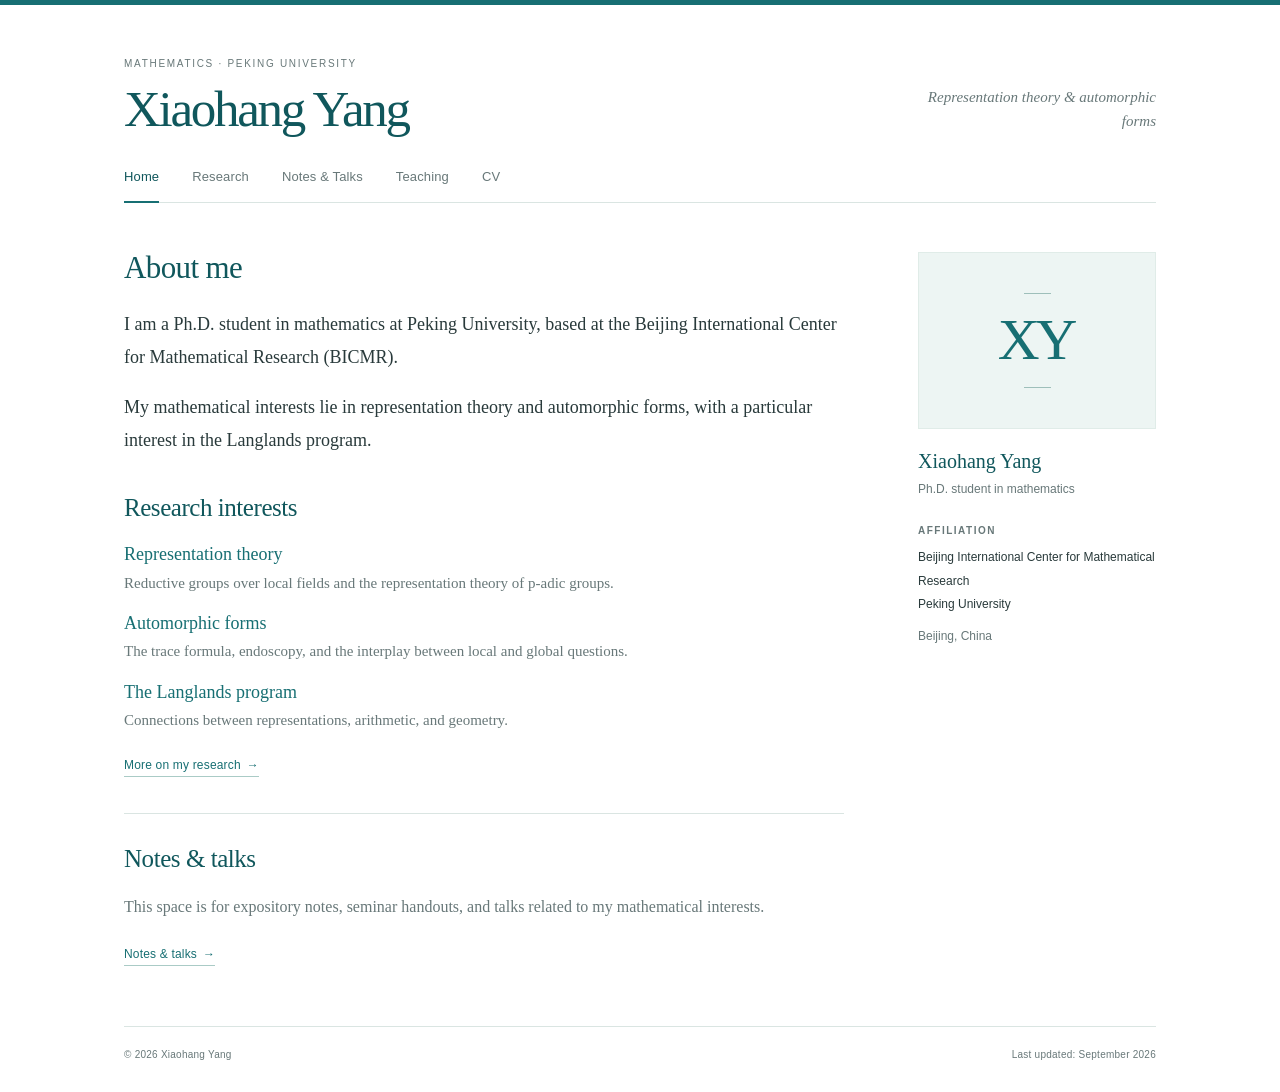
==== index.html @ 20c0c15d "Publish academic homepage" ====
<!doctype html>
<html lang="en">
<head>
  <meta charset="utf-8">
  <meta name="viewport" content="width=device-width, initial-scale=1">
  <meta name="description" content="Xiaohang Yang — Ph.D. student in mathematics, Peking University. Representation theory &amp; automorphic forms.">
  <meta name="author" content="Xiaohang Yang">
  <meta name="theme-color" content="#176f73">
  <meta name="color-scheme" content="light">
  <title>Xiaohang Yang | Mathematics</title>
  <link rel="stylesheet" href="assets/style.css">
</head>
<body>
  <a class="skip-link" href="#main-content">Skip to content</a>
  <header class="masthead wrapper">
    <div class="brand-row">
      <div>
        <p class="eyebrow">Mathematics · Peking University</p>
        <p class="site-name"><a href="index.html">Xiaohang Yang</a></p>
      </div>
      <p class="tagline">Representation theory &amp; automorphic forms</p>
    </div>
    <nav class="site-nav" aria-label="Main navigation"><a href="index.html" aria-current="page">Home</a><a href="research.html">Research</a><a href="notes.html">Notes &amp; Talks</a><a href="teaching.html">Teaching</a><a href="cv.html">CV</a></nav>
  </header>
  <div class="layout wrapper">
    <!-- Page content. Prefer editing site.json and running python3 build.py. -->
    <main id="main-content" tabindex="-1"><h1>About me</h1><div class="intro"><p>I am a Ph.D. student in mathematics at Peking University, based at the Beijing International Center for Mathematical Research (BICMR).</p>
<p>My mathematical interests lie in representation theory and automorphic forms, with a particular interest in the Langlands program.</p></div><section class="content-section"><h2>Research interests</h2><ul class="research-list"><li class="research-item"><h3><a href="research.html#topic-1">Representation theory</a></h3><p>Reductive groups over local fields and the representation theory of p-adic groups.</p></li><li class="research-item"><h3><a href="research.html#topic-2">Automorphic forms</a></h3><p>The trace formula, endoscopy, and the interplay between local and global questions.</p></li><li class="research-item"><h3><a href="research.html#topic-3">The Langlands program</a></h3><p>Connections between representations, arithmetic, and geometry.</p></li></ul><a class="text-link" href="research.html">More on my research<span class="arrow" aria-hidden="true">→</span></a></section><section class="content-section bordered"><h2>Notes &amp; talks</h2><p class="quiet-note">This space is for expository notes, seminar handouts, and talks related to my mathematical interests.</p><a class="text-link" href="notes.html">Notes &amp; talks<span class="arrow" aria-hidden="true">→</span></a></section></main>
    <aside class="sidebar" aria-label="Profile and contact information"><div class="profile-visual"><div class="monogram" aria-hidden="true"><span class="monogram-initials">XY</span></div></div><p class="sidebar-name">Xiaohang Yang</p><p class="sidebar-role">Ph.D. student in mathematics</p><section class="sidebar-block"><h2>Affiliation</h2><address><span>Beijing International Center for Mathematical Research</span><span>Peking University</span></address><p class="location">Beijing, China</p></section></aside>
  </div>
  <footer class="site-footer wrapper">
    <p>© 2026 Xiaohang Yang</p>
    <p>Last updated: September 2026</p>
  </footer>
</body>
</html>
---- assets/style.css ----
/* A quiet academic layout. Original design; no external fonts or libraries.
   To adjust the blue-green colour, edit --accent and --accent-dark below. */
:root {
  color-scheme: light;
  --accent: #176f73;
  --accent-dark: #10575c;
  --accent-soft: #edf5f3;
  --ink: #293a3b;
  --muted: #687879;
  --line: #dae5e2;
  --paper: #ffffff;
  --serif: Georgia, "Iowan Old Style", "Palatino Linotype", "Book Antiqua", "Times New Roman", "Songti SC", serif;
  --sans: -apple-system, BlinkMacSystemFont, "Segoe UI", Arial, "PingFang SC", "Microsoft YaHei", sans-serif;
}
* { box-sizing: border-box; }
html { border-top: 5px solid var(--accent); scroll-behavior: smooth; }
body {
  margin: 0;
  background: var(--paper);
  color: var(--ink);
  font-family: var(--serif);
  font-size: 17px;
  line-height: 1.75;
  -webkit-font-smoothing: antialiased;
}
a { color: var(--accent); text-decoration-thickness: 1px; text-underline-offset: 4px; }
a:hover { color: var(--accent-dark); }
a:focus-visible { outline: 2px solid var(--accent); outline-offset: 5px; border-radius: 2px; }
::selection { background: #d2e9e5; color: #173f42; }
.wrapper { width: min(1032px, calc(100% - 96px)); margin-inline: auto; }
.skip-link {
  position: fixed; left: 20px; top: -100px; padding: 9px 16px; z-index: 10;
  background: var(--accent-dark); color: white; font-family: var(--sans); font-size: 14px;
}
.skip-link:focus { top: 15px; color: white; }
.masthead { padding-top: 51px; }
.brand-row { display: flex; align-items: end; justify-content: space-between; gap: 32px; }
.eyebrow {
  margin: 0 0 9px; font-family: var(--sans); color: var(--muted);
  font-size: 10px; font-weight: 500; letter-spacing: .17em; line-height: 1.6; text-transform: uppercase;
}
.site-name { margin: 0; font-size: clamp(37px, 4.3vw, 51px); line-height: 1.12; font-weight: 400; letter-spacing: -.045em; }
.site-name a { color: var(--accent-dark); text-decoration: none; }
.chinese-name { margin-left: 12px; font-size: .46em; letter-spacing: .07em; white-space: nowrap; }
.tagline { max-width: 245px; margin: 0 0 5px; color: var(--muted); font-size: 15px; font-style: italic; text-align: right; line-height: 1.6; }
.site-nav { display: flex; gap: 33px; margin-top: 29px; border-bottom: 1px solid var(--line); }
.site-nav a {
  position: relative; padding: 0 0 15px; color: var(--muted); text-decoration: none;
  font-family: var(--sans); font-size: 13px; line-height: 1.5; letter-spacing: .01em;
}
.site-nav a:hover, .site-nav a[aria-current="page"] { color: var(--accent-dark); }
.site-nav a[aria-current="page"]::after {
  content: ""; position: absolute; height: 2px; background: var(--accent); bottom: -1px; left: 0; right: 0;
}
.layout { display: grid; grid-template-columns: minmax(0, 1fr) 238px; column-gap: 74px; padding-top: 44px; padding-bottom: 58px; min-height: 634px; }
main { min-width: 0; }
h1, h2, h3 { color: var(--accent-dark); font-weight: 400; line-height: 1.35; }
h1 { font-size: 31px; letter-spacing: -.02em; margin: 0 0 20px; }
h2 { font-size: 25px; letter-spacing: -.018em; margin: 0 0 17px; }
h3 { font-size: 19px; margin: 0 0 4px; }
p { margin: 0 0 17px; }
.intro { font-size: 18px; line-height: 1.82; }
.intro p:last-child { margin-bottom: 0; }
.content-section { margin-top: 35px; }
.content-section.bordered { padding-top: 28px; border-top: 1px solid var(--line); }
.research-list { margin: 0; padding: 0; }
.research-item { list-style: none; margin: 0 0 15px; }
.research-item h3 { font-size: 18px; }
.research-item h3 a { text-decoration: none; }
.research-item h3 a:hover { text-decoration: underline; }
.research-item p { color: var(--muted); font-size: 15px; line-height: 1.7; margin: 0; }
.text-link { display: inline-block; font-family: var(--sans); font-size: 12px; letter-spacing: .015em; text-decoration: none; border-bottom: 1px solid #aacbc6; }
.text-link:hover { border-color: var(--accent); }
.arrow { display: inline-block; margin-left: 6px; }
.sidebar { align-self: start; padding-top: 5px; }
.monogram {
  display: flex; align-items: center; justify-content: center; flex-direction: column;
  width: 100%; aspect-ratio: 1.34; background: var(--accent-soft); border: 1px solid #e0ece8;
  color: var(--accent); position: relative;
}
.monogram::before, .monogram::after { content: ""; height: 1px; width: 27px; background: #9ebfba; }
.monogram-initials { font-size: 58px; font-weight: 400; letter-spacing: -.07em; line-height: 1.6; margin-left: -.05em; }
.profile-photo { display: block; width: 100%; height: auto; max-height: 315px; object-fit: cover; object-position: center; }
.sidebar-name { margin: 18px 0 0; font-size: 20px; line-height: 1.45; color: var(--accent-dark); }
.sidebar-role { margin: 3px 0 23px; font-family: var(--sans); color: var(--muted); font-size: 12px; line-height: 1.8; }
.sidebar-block { margin-top: 21px; }
.sidebar-block h2 { margin: 0 0 9px; font-family: var(--sans); text-transform: uppercase; letter-spacing: .15em; font-size: 10px; font-weight: 600; color: var(--muted); }
.sidebar-block p, .sidebar-block address { font-family: var(--sans); font-size: 12px; line-height: 1.95; font-style: normal; margin: 0; }
.sidebar-block address span { display: block; }
.sidebar-block .location { margin-top: 9px; color: var(--muted); }
.sidebar-block a { overflow-wrap: anywhere; }
.sidebar-links { display: flex; gap: 15px; flex-wrap: wrap; }
.quiet-note { color: var(--muted); font-size: 16px; }
.empty-state { padding: 17px 0 17px 18px; border-left: 2px solid #c9ddda; font-size: 15px; color: var(--muted); }
.empty-state p { margin: 0; }
.topic { margin: 0 0 25px; padding-bottom: 24px; border-bottom: 1px solid var(--line); }
.topic:last-child { padding-bottom: 0; border: 0; margin-bottom: 0; }
.topic p { margin: 6px 0 0; font-size: 17px; }
.entries { list-style: none; padding: 0; margin: 0; }
.entry { margin-bottom: 24px; padding-bottom: 24px; border-bottom: 1px solid var(--line); }
.entry:last-child { border-bottom: 0; padding-bottom: 0; }
.entry .entry-meta { font-family: var(--sans); color: var(--muted); font-size: 12px; margin: 6px 0; }
.entry .entry-description { margin: 10px 0 0; font-size: 15px; }
.entry-links { display: flex; flex-wrap: wrap; gap: 16px; margin-top: 9px; font-family: var(--sans); font-size: 12px; }
.cv-summary { display: grid; grid-template-columns: 100px minmax(0, 1fr); row-gap: 16px; margin: 0; }
.cv-summary dt { color: var(--muted); font-family: var(--sans); font-size: 12px; padding-top: 4px; }
.cv-summary dd { margin: 0; font-size: 16px; }
.cv-summary dd span { display: block; }
.download-link { display: inline-block; border: 1px solid #b6d1cc; padding: 7px 15px; text-decoration: none; font-family: var(--sans); font-size: 13px; margin-top: 8px; }
.download-link:hover { background: var(--accent-soft); }
.site-footer {
  display: flex; justify-content: space-between; gap: 20px; border-top: 1px solid var(--line);
  padding: 19px 0 29px; color: var(--muted); font-family: var(--sans); font-size: 10px; letter-spacing: .025em;
}
.site-footer p { margin: 0; }
@media (min-width: 1500px) { .masthead { padding-top: 65px; } }
@media (max-width: 860px) {
  .wrapper { width: calc(100% - 64px); }
  .layout { grid-template-columns: minmax(0, 1fr) 208px; gap: 38px; }
  .site-name { font-size: 43px; }
  .intro { font-size: 17px; }
}
@media (max-width: 640px) {
  .wrapper { width: calc(100% - 40px); }
  .masthead { padding-top: 31px; }
  .brand-row { display: block; }
  .site-name { font-size: 39px; }
  .tagline { max-width: none; margin: 11px 0 0; text-align: left; font-size: 13px; }
  .eyebrow { font-size: 9px; letter-spacing: .12em; }
  .site-nav { gap: 23px; margin-top: 24px; flex-wrap: wrap; }
  .site-nav a { font-size: 11px; padding-bottom: 12px; }
  .layout { grid-template-columns: 1fr; gap: 41px; padding-top: 30px; padding-bottom: 35px; min-height: 0; }
  h1 { font-size: 28px; margin-bottom: 17px; }
  h2 { font-size: 23px; }
  .intro { font-size: 17px; line-height: 1.85; }
  .content-section { margin-top: 30px; }
  .sidebar { padding-top: 26px; border-top: 1px solid var(--line); display: grid; grid-template-columns: 96px minmax(0,1fr); gap: 0 21px; }
  .profile-visual { grid-row: 1 / span 2; }
  .monogram { aspect-ratio: 1; }
  .monogram-initials { font-size: 38px; line-height: 1.7; }
  .monogram::before, .monogram::after { width: 18px; }
  .sidebar-name { margin: 2px 0 0; font-size: 19px; }
  .sidebar-role { margin: 2px 0 0; font-size: 11px; }
  .sidebar-block { grid-column: 2; margin-top: 17px; }
  .sidebar-block h2 { margin-bottom: 5px; }
  .sidebar-block p, .sidebar-block address { font-size: 11px; }
  .site-footer { padding: 17px 0 25px; font-size: 9px; gap: 10px; flex-wrap: wrap; }
  .cv-summary { grid-template-columns: 75px minmax(0, 1fr); column-gap: 12px; }
}
@media (max-width: 360px) {
  .site-nav { gap: 17px; }
  .site-name { font-size: 35px; }
  .wrapper { width: calc(100% - 32px); }
}
@media (prefers-reduced-motion: reduce) { html { scroll-behavior: auto; } }
@media print {
  html { border: 0; }
  body { color: #000; background: white; font-size: 12pt; }
  .wrapper { width: 100%; }
  .masthead { padding-top: 0; }
  .site-nav, .tagline, .profile-visual, .skip-link, .site-footer { display: none; }
  .layout { display: block; padding: 20px 0; }
  .sidebar { display: block; margin-top: 25px; border-top: 1px solid #ccc; padding-top: 12px; }
  .sidebar-name, .sidebar-role { display: none; }
  a, h1, h2, h3 { color: #000; }
  .content-section, .entry, .topic { break-inside: avoid; }
}
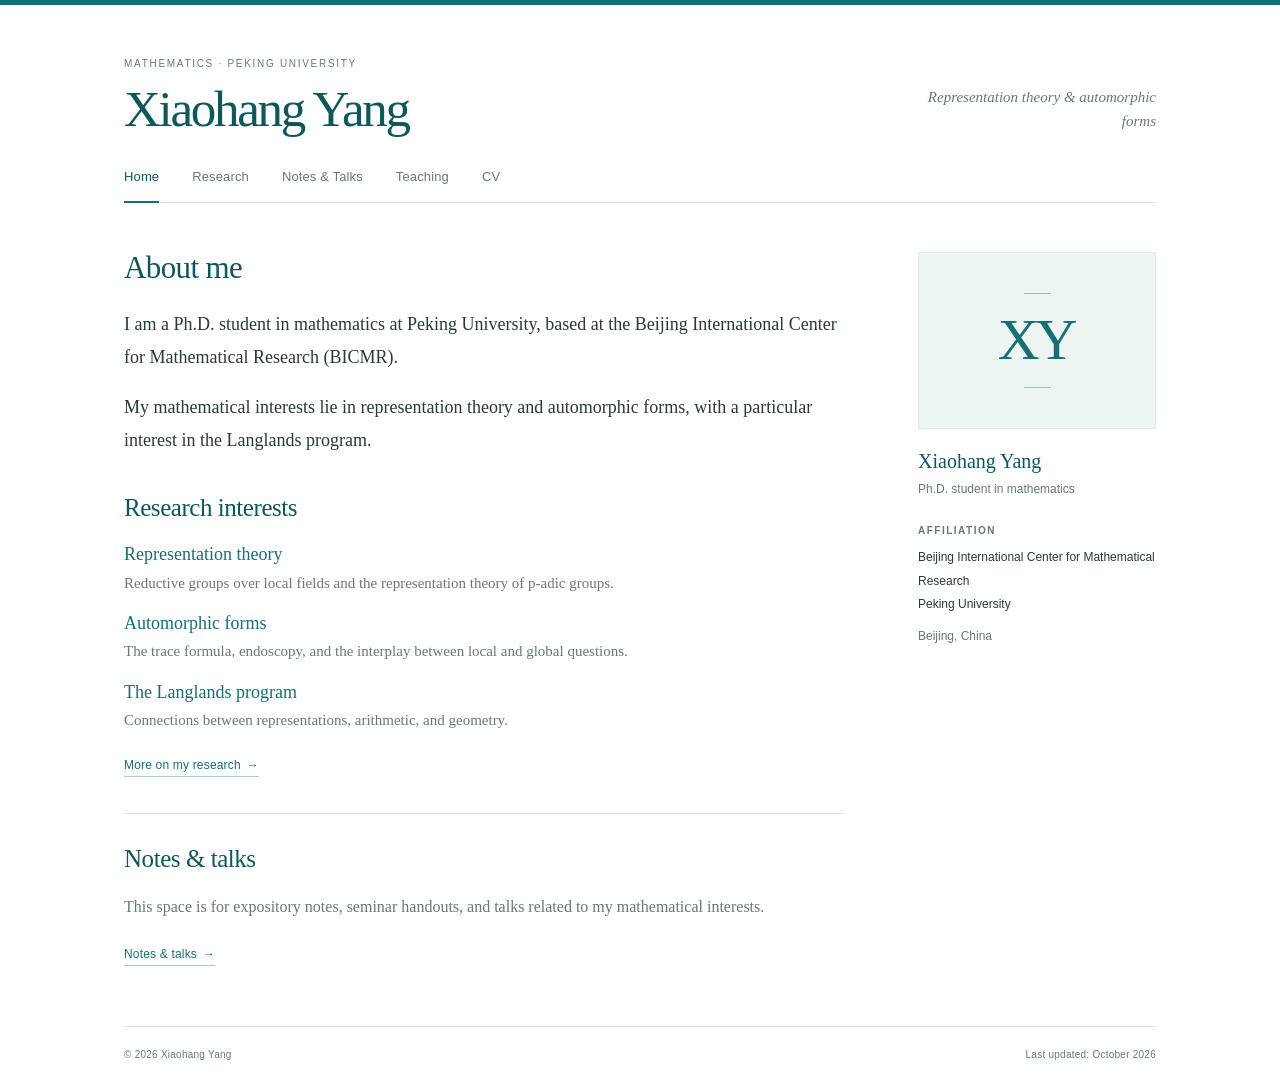
==== commit 7604e9ea: "Add regular principal series preprint and BibTeX citation" ====
--- a/index.html
+++ b/index.html
@@ -30,7 +30,7 @@
   </div>
   <footer class="site-footer wrapper">
     <p>© 2026 Xiaohang Yang</p>
-    <p>Last updated: September 2026</p>
+    <p>Last updated: October 2026</p>
   </footer>
 </body>
 </html>
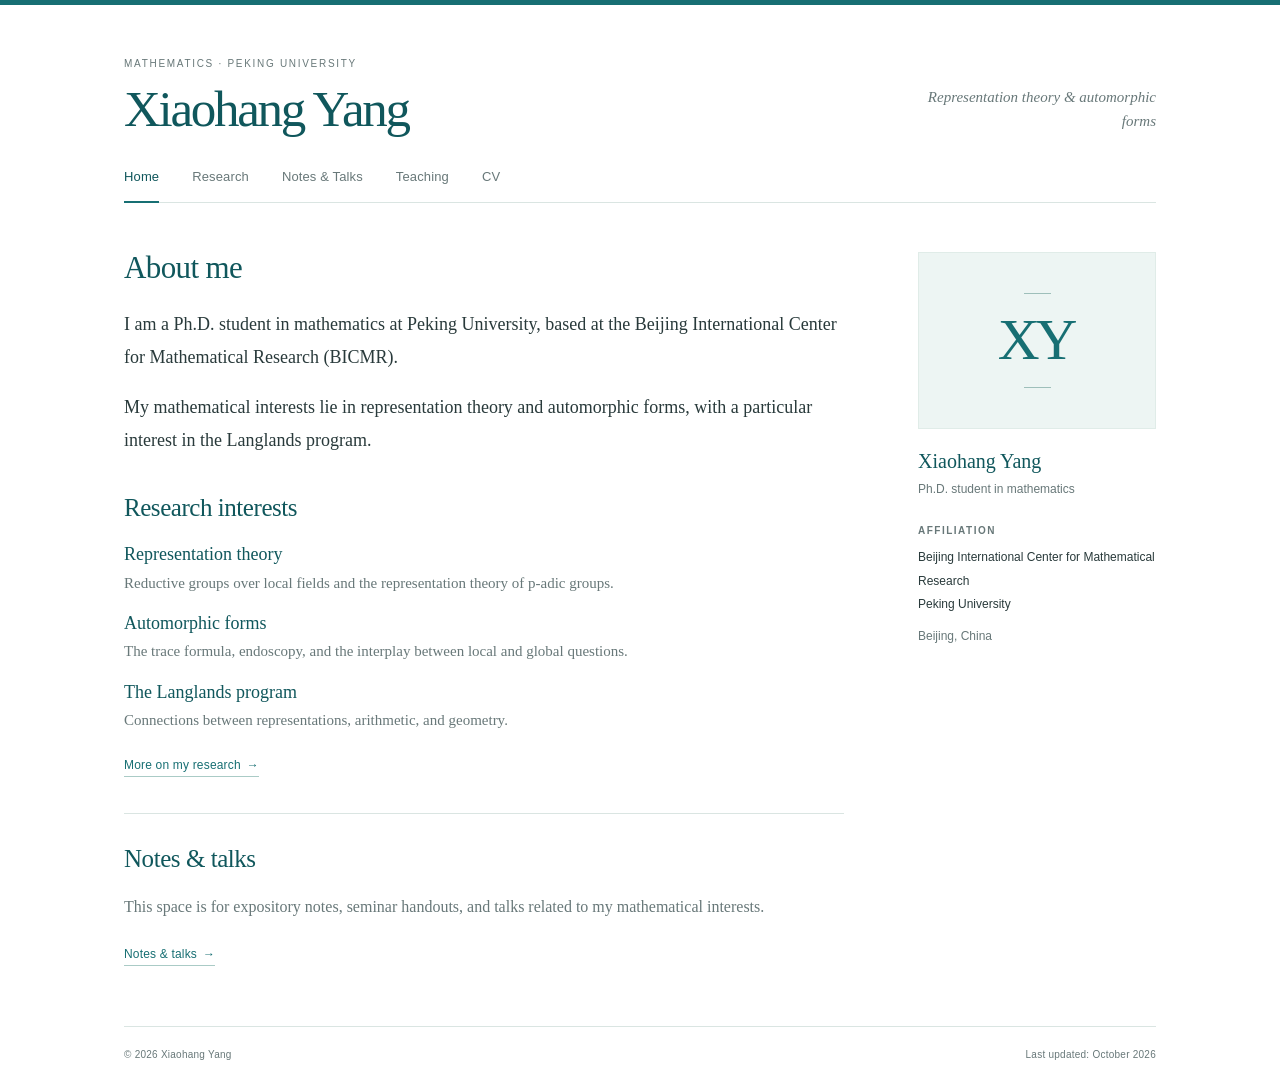
==== commit 7864b5e8: "Remove mathematical interests section from research page" ====
--- a/index.html
+++ b/index.html
@@ -25,7 +25,7 @@
   <div class="layout wrapper">
     <!-- Page content. Prefer editing site.json and running python3 build.py. -->
     <main id="main-content" tabindex="-1"><h1>About me</h1><div class="intro"><p>I am a Ph.D. student in mathematics at Peking University, based at the Beijing International Center for Mathematical Research (BICMR).</p>
-<p>My mathematical interests lie in representation theory and automorphic forms, with a particular interest in the Langlands program.</p></div><section class="content-section"><h2>Research interests</h2><ul class="research-list"><li class="research-item"><h3><a href="research.html#topic-1">Representation theory</a></h3><p>Reductive groups over local fields and the representation theory of p-adic groups.</p></li><li class="research-item"><h3><a href="research.html#topic-2">Automorphic forms</a></h3><p>The trace formula, endoscopy, and the interplay between local and global questions.</p></li><li class="research-item"><h3><a href="research.html#topic-3">The Langlands program</a></h3><p>Connections between representations, arithmetic, and geometry.</p></li></ul><a class="text-link" href="research.html">More on my research<span class="arrow" aria-hidden="true">→</span></a></section><section class="content-section bordered"><h2>Notes &amp; talks</h2><p class="quiet-note">This space is for expository notes, seminar handouts, and talks related to my mathematical interests.</p><a class="text-link" href="notes.html">Notes &amp; talks<span class="arrow" aria-hidden="true">→</span></a></section></main>
+<p>My mathematical interests lie in representation theory and automorphic forms, with a particular interest in the Langlands program.</p></div><section class="content-section"><h2>Research interests</h2><ul class="research-list"><li class="research-item"><h3>Representation theory</h3><p>Reductive groups over local fields and the representation theory of p-adic groups.</p></li><li class="research-item"><h3>Automorphic forms</h3><p>The trace formula, endoscopy, and the interplay between local and global questions.</p></li><li class="research-item"><h3>The Langlands program</h3><p>Connections between representations, arithmetic, and geometry.</p></li></ul><a class="text-link" href="research.html">More on my research<span class="arrow" aria-hidden="true">→</span></a></section><section class="content-section bordered"><h2>Notes &amp; talks</h2><p class="quiet-note">This space is for expository notes, seminar handouts, and talks related to my mathematical interests.</p><a class="text-link" href="notes.html">Notes &amp; talks<span class="arrow" aria-hidden="true">→</span></a></section></main>
     <aside class="sidebar" aria-label="Profile and contact information"><div class="profile-visual"><div class="monogram" aria-hidden="true"><span class="monogram-initials">XY</span></div></div><p class="sidebar-name">Xiaohang Yang</p><p class="sidebar-role">Ph.D. student in mathematics</p><section class="sidebar-block"><h2>Affiliation</h2><address><span>Beijing International Center for Mathematical Research</span><span>Peking University</span></address><p class="location">Beijing, China</p></section></aside>
   </div>
   <footer class="site-footer wrapper">
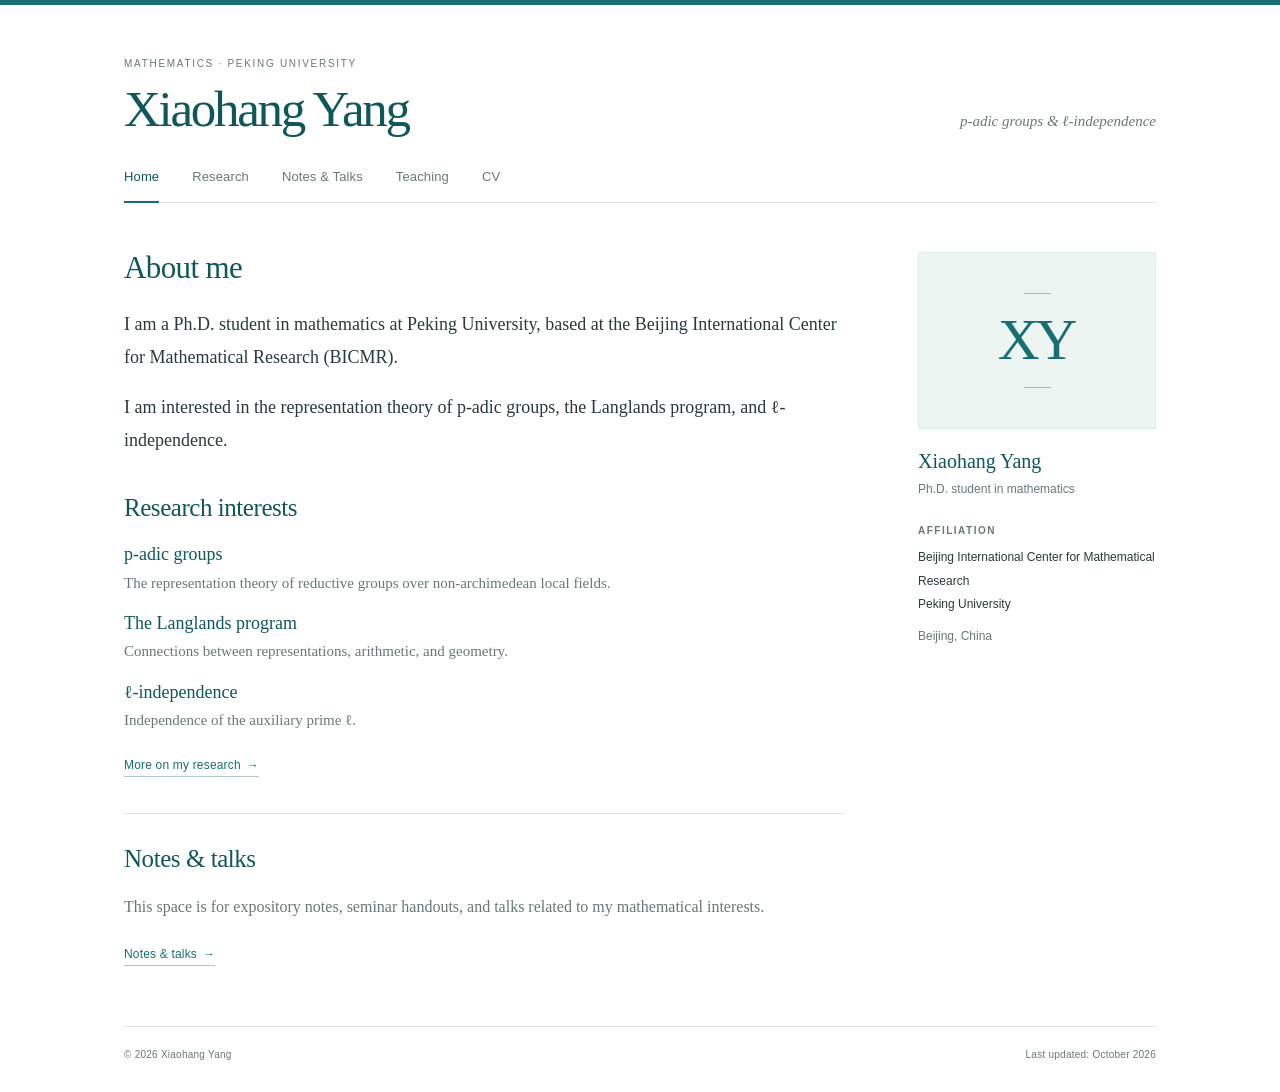
==== commit 961561f2: "Update research interests to p-adic groups and ell-independence" ====
--- a/index.html
+++ b/index.html
@@ -3,7 +3,7 @@
 <head>
   <meta charset="utf-8">
   <meta name="viewport" content="width=device-width, initial-scale=1">
-  <meta name="description" content="Xiaohang Yang — Ph.D. student in mathematics, Peking University. Representation theory &amp; automorphic forms.">
+  <meta name="description" content="Xiaohang Yang — Ph.D. student in mathematics, Peking University. p-adic groups &amp; ℓ-independence.">
   <meta name="author" content="Xiaohang Yang">
   <meta name="theme-color" content="#176f73">
   <meta name="color-scheme" content="light">
@@ -18,14 +18,14 @@
         <p class="eyebrow">Mathematics · Peking University</p>
         <p class="site-name"><a href="index.html">Xiaohang Yang</a></p>
       </div>
-      <p class="tagline">Representation theory &amp; automorphic forms</p>
+      <p class="tagline">p-adic groups &amp; ℓ-independence</p>
     </div>
     <nav class="site-nav" aria-label="Main navigation"><a href="index.html" aria-current="page">Home</a><a href="research.html">Research</a><a href="notes.html">Notes &amp; Talks</a><a href="teaching.html">Teaching</a><a href="cv.html">CV</a></nav>
   </header>
   <div class="layout wrapper">
     <!-- Page content. Prefer editing site.json and running python3 build.py. -->
     <main id="main-content" tabindex="-1"><h1>About me</h1><div class="intro"><p>I am a Ph.D. student in mathematics at Peking University, based at the Beijing International Center for Mathematical Research (BICMR).</p>
-<p>My mathematical interests lie in representation theory and automorphic forms, with a particular interest in the Langlands program.</p></div><section class="content-section"><h2>Research interests</h2><ul class="research-list"><li class="research-item"><h3>Representation theory</h3><p>Reductive groups over local fields and the representation theory of p-adic groups.</p></li><li class="research-item"><h3>Automorphic forms</h3><p>The trace formula, endoscopy, and the interplay between local and global questions.</p></li><li class="research-item"><h3>The Langlands program</h3><p>Connections between representations, arithmetic, and geometry.</p></li></ul><a class="text-link" href="research.html">More on my research<span class="arrow" aria-hidden="true">→</span></a></section><section class="content-section bordered"><h2>Notes &amp; talks</h2><p class="quiet-note">This space is for expository notes, seminar handouts, and talks related to my mathematical interests.</p><a class="text-link" href="notes.html">Notes &amp; talks<span class="arrow" aria-hidden="true">→</span></a></section></main>
+<p>I am interested in the representation theory of p-adic groups, the Langlands program, and ℓ-independence.</p></div><section class="content-section"><h2>Research interests</h2><ul class="research-list"><li class="research-item"><h3>p-adic groups</h3><p>The representation theory of reductive groups over non-archimedean local fields.</p></li><li class="research-item"><h3>The Langlands program</h3><p>Connections between representations, arithmetic, and geometry.</p></li><li class="research-item"><h3>ℓ-independence</h3><p>Independence of the auxiliary prime ℓ.</p></li></ul><a class="text-link" href="research.html">More on my research<span class="arrow" aria-hidden="true">→</span></a></section><section class="content-section bordered"><h2>Notes &amp; talks</h2><p class="quiet-note">This space is for expository notes, seminar handouts, and talks related to my mathematical interests.</p><a class="text-link" href="notes.html">Notes &amp; talks<span class="arrow" aria-hidden="true">→</span></a></section></main>
     <aside class="sidebar" aria-label="Profile and contact information"><div class="profile-visual"><div class="monogram" aria-hidden="true"><span class="monogram-initials">XY</span></div></div><p class="sidebar-name">Xiaohang Yang</p><p class="sidebar-role">Ph.D. student in mathematics</p><section class="sidebar-block"><h2>Affiliation</h2><address><span>Beijing International Center for Mathematical Research</span><span>Peking University</span></address><p class="location">Beijing, China</p></section></aside>
   </div>
   <footer class="site-footer wrapper">
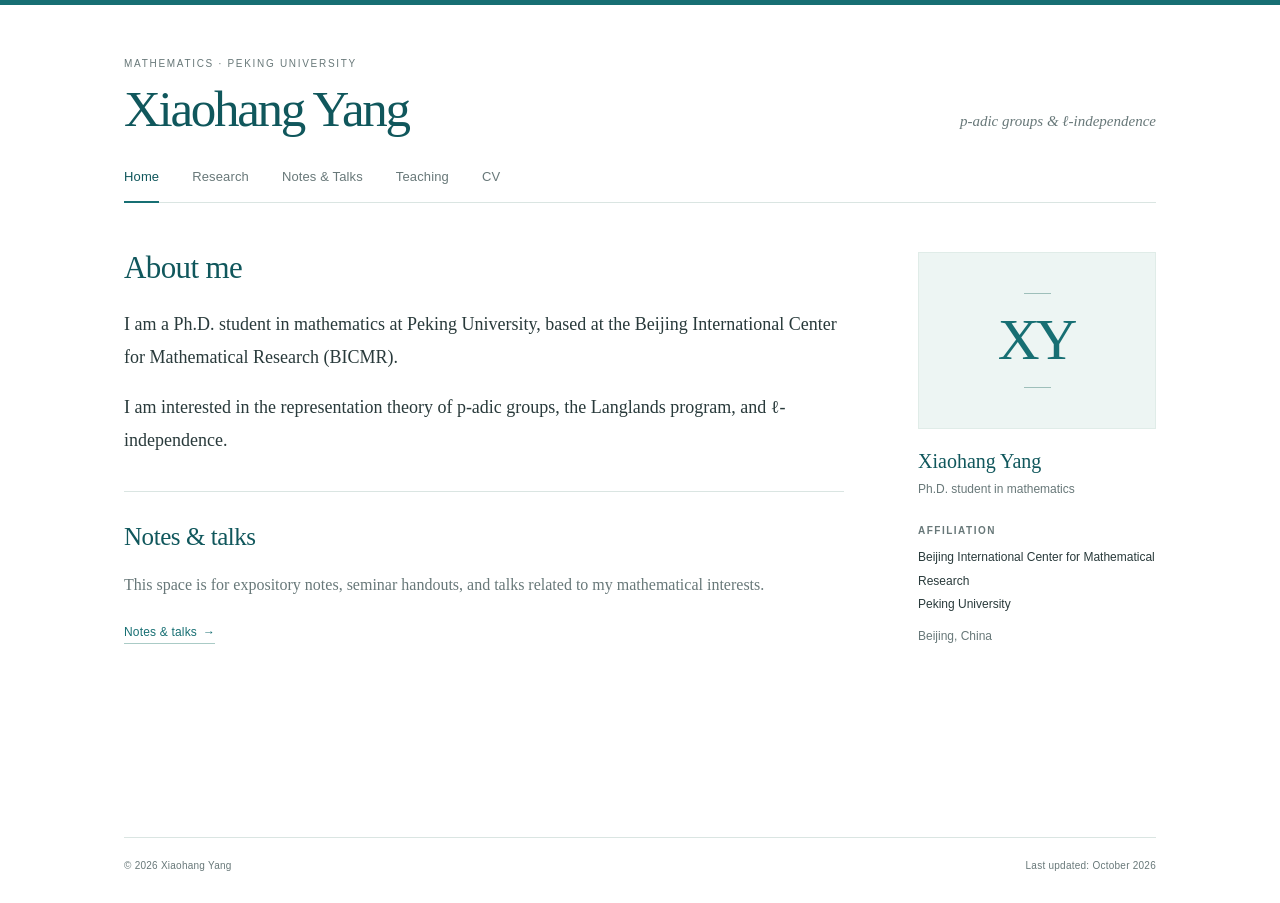
==== commit b851332b: "Remove research interests block from homepage" ====
--- a/index.html
+++ b/index.html
@@ -25,7 +25,7 @@
   <div class="layout wrapper">
     <!-- Page content. Prefer editing site.json and running python3 build.py. -->
     <main id="main-content" tabindex="-1"><h1>About me</h1><div class="intro"><p>I am a Ph.D. student in mathematics at Peking University, based at the Beijing International Center for Mathematical Research (BICMR).</p>
-<p>I am interested in the representation theory of p-adic groups, the Langlands program, and ℓ-independence.</p></div><section class="content-section"><h2>Research interests</h2><ul class="research-list"><li class="research-item"><h3>p-adic groups</h3><p>The representation theory of reductive groups over non-archimedean local fields.</p></li><li class="research-item"><h3>The Langlands program</h3><p>Connections between representations, arithmetic, and geometry.</p></li><li class="research-item"><h3>ℓ-independence</h3><p>Independence of the auxiliary prime ℓ.</p></li></ul><a class="text-link" href="research.html">More on my research<span class="arrow" aria-hidden="true">→</span></a></section><section class="content-section bordered"><h2>Notes &amp; talks</h2><p class="quiet-note">This space is for expository notes, seminar handouts, and talks related to my mathematical interests.</p><a class="text-link" href="notes.html">Notes &amp; talks<span class="arrow" aria-hidden="true">→</span></a></section></main>
+<p>I am interested in the representation theory of p-adic groups, the Langlands program, and ℓ-independence.</p></div><section class="content-section bordered"><h2>Notes &amp; talks</h2><p class="quiet-note">This space is for expository notes, seminar handouts, and talks related to my mathematical interests.</p><a class="text-link" href="notes.html">Notes &amp; talks<span class="arrow" aria-hidden="true">→</span></a></section></main>
     <aside class="sidebar" aria-label="Profile and contact information"><div class="profile-visual"><div class="monogram" aria-hidden="true"><span class="monogram-initials">XY</span></div></div><p class="sidebar-name">Xiaohang Yang</p><p class="sidebar-role">Ph.D. student in mathematics</p><section class="sidebar-block"><h2>Affiliation</h2><address><span>Beijing International Center for Mathematical Research</span><span>Peking University</span></address><p class="location">Beijing, China</p></section></aside>
   </div>
   <footer class="site-footer wrapper">
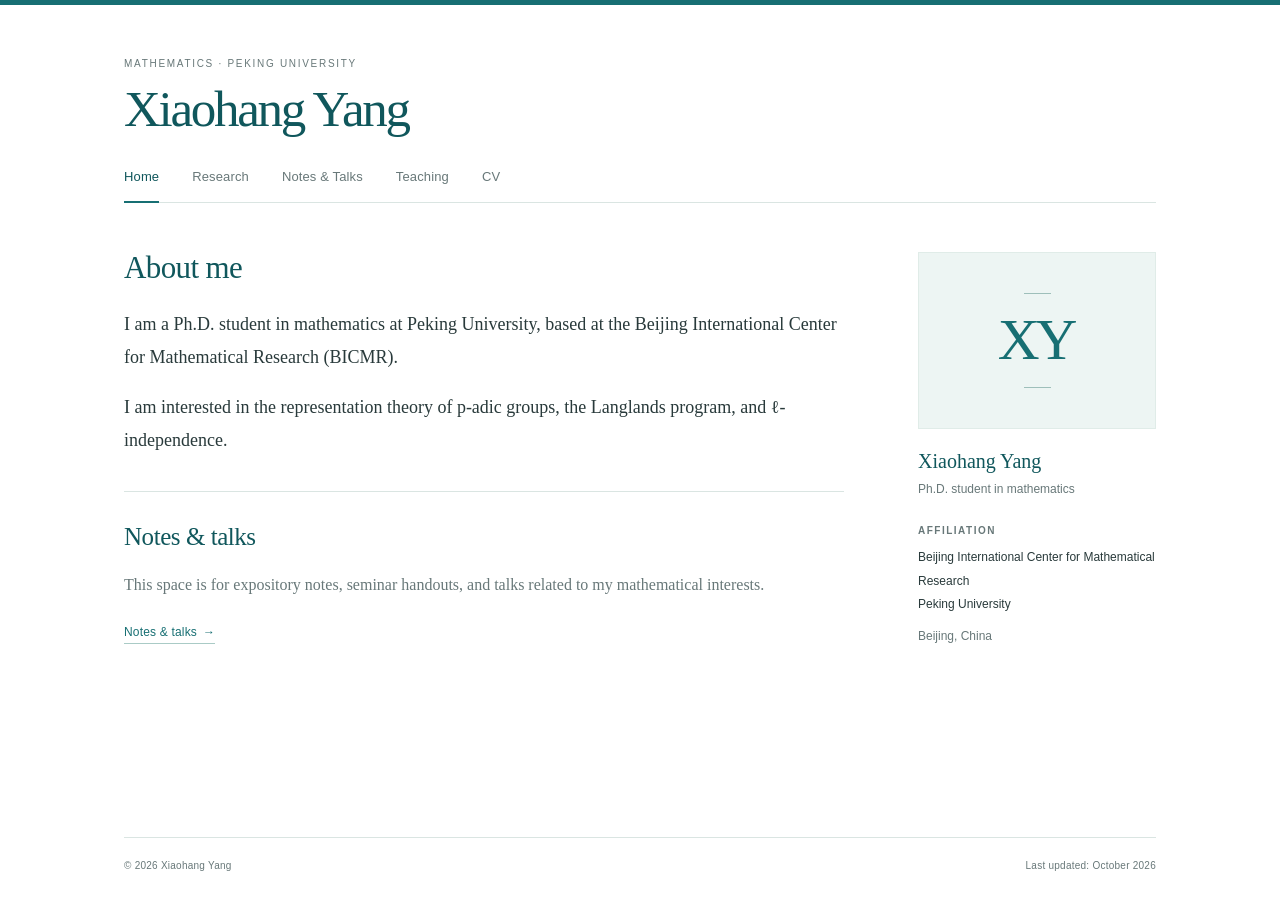
==== commit 51b12ffc: "Remove header tagline from all pages" ====
--- a/index.html
+++ b/index.html
@@ -18,7 +18,6 @@
         <p class="eyebrow">Mathematics · Peking University</p>
         <p class="site-name"><a href="index.html">Xiaohang Yang</a></p>
       </div>
-      <p class="tagline">p-adic groups &amp; ℓ-independence</p>
     </div>
     <nav class="site-nav" aria-label="Main navigation"><a href="index.html" aria-current="page">Home</a><a href="research.html">Research</a><a href="notes.html">Notes &amp; Talks</a><a href="teaching.html">Teaching</a><a href="cv.html">CV</a></nav>
   </header>
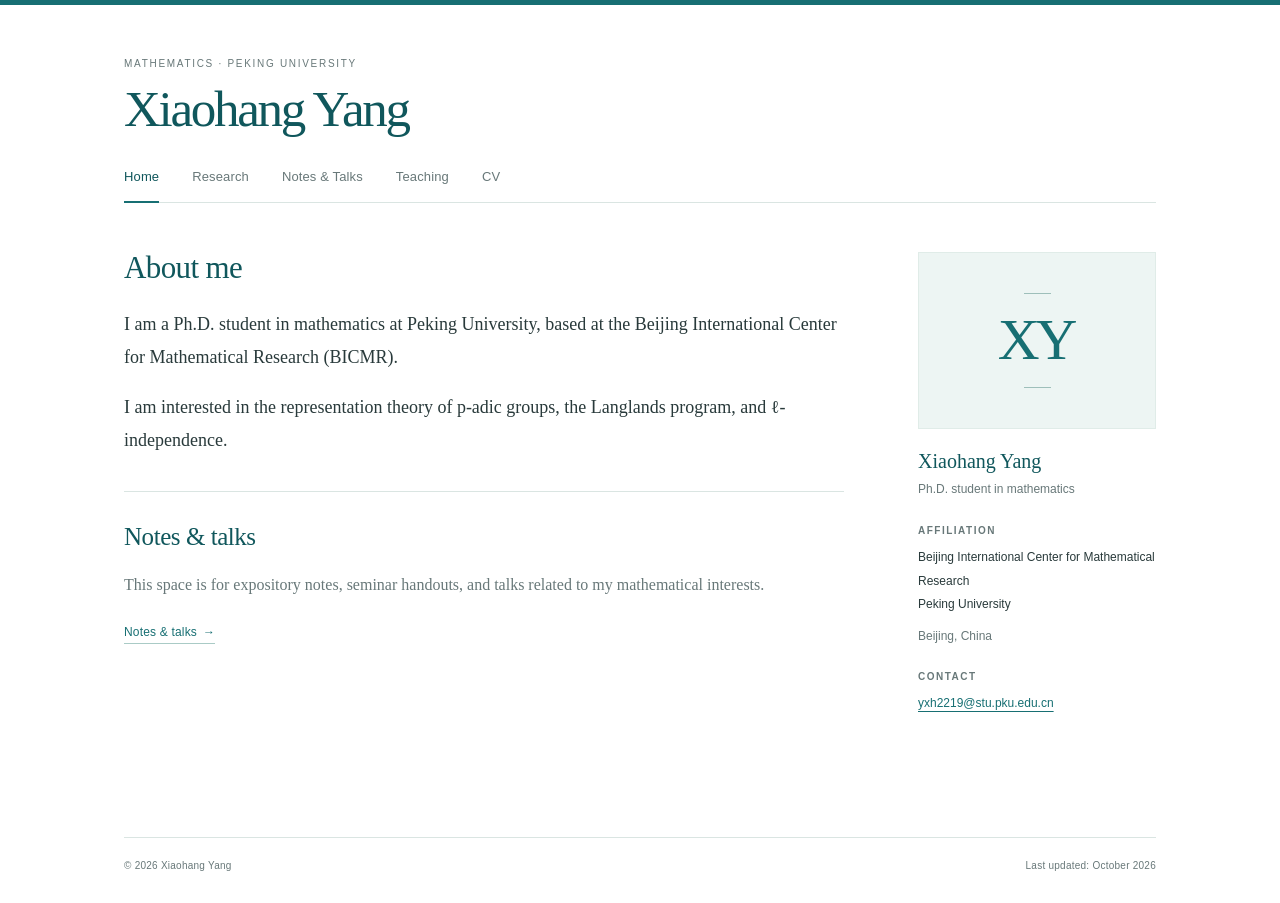
==== commit ccd0454c: "Add contact email to profile sidebar" ====
--- a/index.html
+++ b/index.html
@@ -25,7 +25,7 @@
     <!-- Page content. Prefer editing site.json and running python3 build.py. -->
     <main id="main-content" tabindex="-1"><h1>About me</h1><div class="intro"><p>I am a Ph.D. student in mathematics at Peking University, based at the Beijing International Center for Mathematical Research (BICMR).</p>
 <p>I am interested in the representation theory of p-adic groups, the Langlands program, and ℓ-independence.</p></div><section class="content-section bordered"><h2>Notes &amp; talks</h2><p class="quiet-note">This space is for expository notes, seminar handouts, and talks related to my mathematical interests.</p><a class="text-link" href="notes.html">Notes &amp; talks<span class="arrow" aria-hidden="true">→</span></a></section></main>
-    <aside class="sidebar" aria-label="Profile and contact information"><div class="profile-visual"><div class="monogram" aria-hidden="true"><span class="monogram-initials">XY</span></div></div><p class="sidebar-name">Xiaohang Yang</p><p class="sidebar-role">Ph.D. student in mathematics</p><section class="sidebar-block"><h2>Affiliation</h2><address><span>Beijing International Center for Mathematical Research</span><span>Peking University</span></address><p class="location">Beijing, China</p></section></aside>
+    <aside class="sidebar" aria-label="Profile and contact information"><div class="profile-visual"><div class="monogram" aria-hidden="true"><span class="monogram-initials">XY</span></div></div><p class="sidebar-name">Xiaohang Yang</p><p class="sidebar-role">Ph.D. student in mathematics</p><section class="sidebar-block"><h2>Affiliation</h2><address><span>Beijing International Center for Mathematical Research</span><span>Peking University</span></address><p class="location">Beijing, China</p></section><section class="sidebar-block"><h2>Contact</h2><p><a href="mailto:yxh2219@stu.pku.edu.cn">yxh2219@stu.pku.edu.cn</a></p></section></aside>
   </div>
   <footer class="site-footer wrapper">
     <p>© 2026 Xiaohang Yang</p>
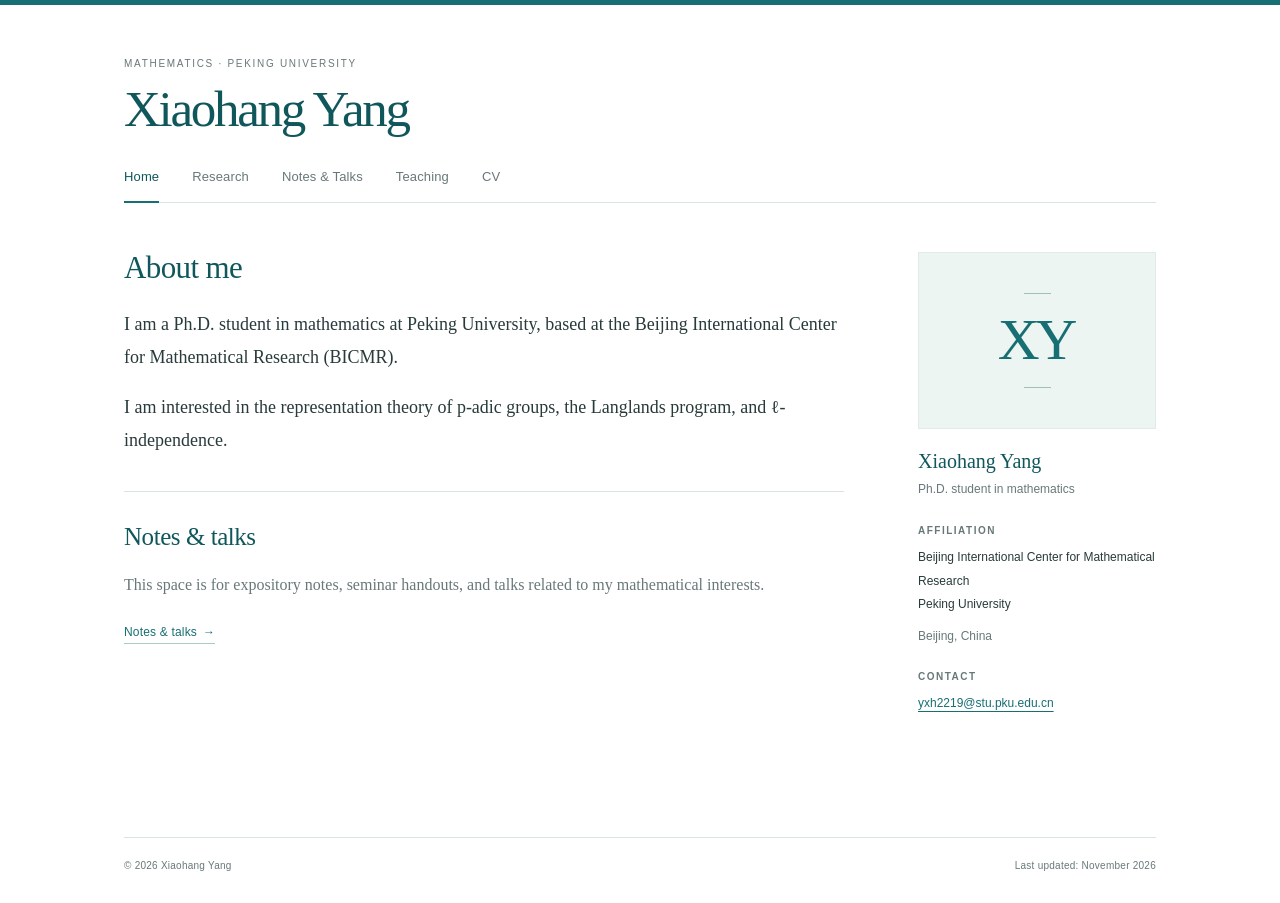
==== commit 437b8a0b: "Add doctoral forum talk slides to Notes and Talks" ====
--- a/index.html
+++ b/index.html
@@ -29,7 +29,7 @@
   </div>
   <footer class="site-footer wrapper">
     <p>© 2026 Xiaohang Yang</p>
-    <p>Last updated: October 2026</p>
+    <p>Last updated: November 2026</p>
   </footer>
 </body>
 </html>
